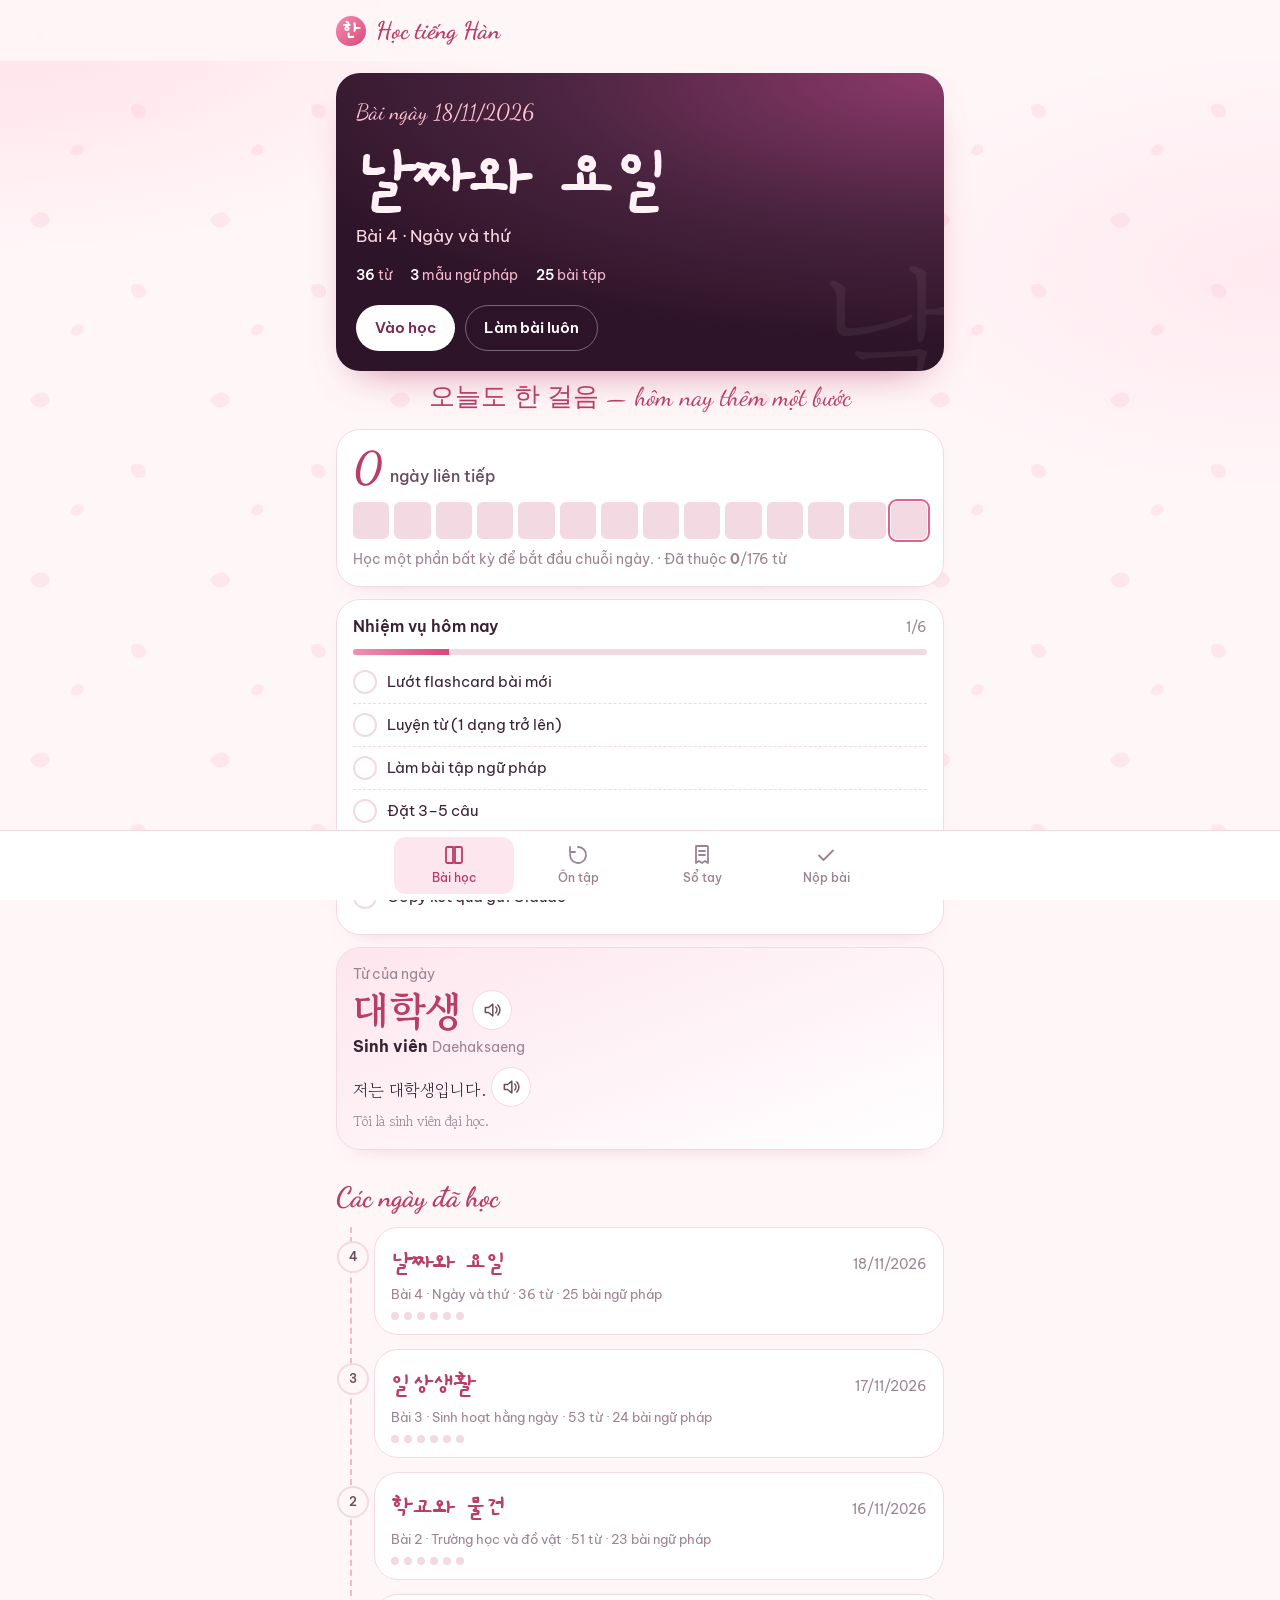
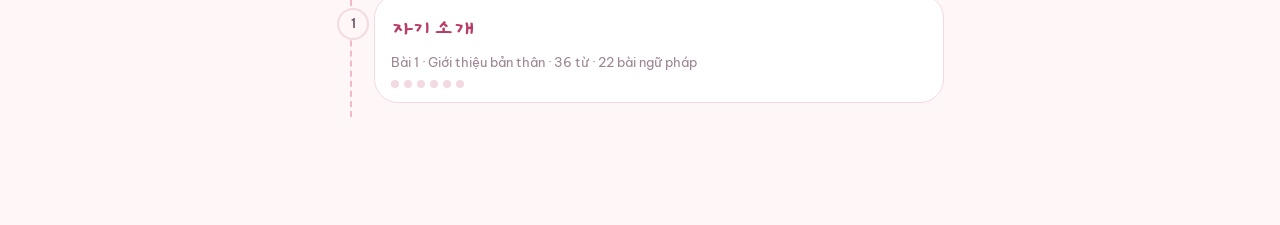
==== index.html @ 4e3de9ac "Add Korean study web app for GitHub Pages Co-Authored-By: Claude Opus 5.5 <noreply@anthropic.com> Cl" ====
<!doctype html>
<html lang="vi">
<head>
<meta charset="utf-8">
<meta name="viewport" content="width=device-width, initial-scale=1, viewport-fit=cover">
<title>Học tiếng Hàn mỗi ngày</title>
<meta name="description" content="Sổ học tiếng Hàn theo từng ngày: từ vựng, ngữ pháp và bài tập.">
<meta name="theme-color" content="#FFF6F8" media="(prefers-color-scheme: light)">
<meta name="theme-color" content="#1E1420" media="(prefers-color-scheme: dark)">
<link rel="icon" href="data:image/svg+xml,%3Csvg xmlns='http://www.w3.org/2000/svg' viewBox='0 0 64 64'%3E%3Crect width='64' height='64' rx='14' fill='%23E0628A'/%3E%3Ctext x='32' y='45' font-size='36' text-anchor='middle' fill='white' font-family='serif'%3E한%3C/text%3E%3C/svg%3E">
<link rel="preconnect" href="https://fonts.googleapis.com">
<link rel="preconnect" href="https://fonts.gstatic.com" crossorigin>
<link href="https://fonts.googleapis.com/css2?family=Be+Vietnam+Pro:wght@400;500;600;700&family=Dancing+Script:wght@600;700&family=Gaegu:wght@400;700&family=Gowun+Batang:wght@400;700&display=swap" rel="stylesheet">
<link rel="stylesheet" href="style.css">
</head>
<body>
<header class="top">
  <a class="brand" href="#/"><span class="brand-mark" lang="ko">한</span><span>Học tiếng Hàn</span></a>
</header>
<main id="app" tabindex="-1"><p class="loading">Đang tải bài học…</p></main>
<nav class="bottom" aria-label="Điều hướng chính">
  <a href="#/" data-nav="home"><svg viewBox="0 0 24 24" aria-hidden="true"><path d="M4 5.5A1.5 1.5 0 0 1 5.5 4H11v16H5.5A1.5 1.5 0 0 1 4 18.5zM13 4h5.5A1.5 1.5 0 0 1 20 5.5v13a1.5 1.5 0 0 1-1.5 1.5H13z"/></svg>Bài học</a>
  <a href="#/on-tap" data-nav="review"><svg viewBox="0 0 24 24" aria-hidden="true"><path d="M12 4a8 8 0 1 1-7.4 5M4 4v5h5"/></svg>Ôn tập</a>
  <a href="#/so-tay" data-nav="notes"><svg viewBox="0 0 24 24" aria-hidden="true"><path d="M6 3h11a1 1 0 0 1 1 1v16l-3-2-3 2-3-2-3 2V4a1 1 0 0 1 1-1zM9 8h6M9 12h6"/></svg>Sổ tay</a>
  <a href="#/nop-bai" data-nav="submit"><svg viewBox="0 0 24 24" aria-hidden="true"><path d="M5 12.5l4.5 4.5L19 7.5"/></svg>Nộp bài<span class="badge" id="submitBadge" hidden></span></a>
</nav>
<div class="toast" id="toast" role="status" aria-live="polite"></div>
<script src="app.js"></script>
</body>
</html>
---- style.css ----
:root{
  --paper:#FFF6F8;
  --card:#FFFFFF;
  --ink:#3A2233;
  --ink-2:#6A4D5E;
  --ink-3:#9C8392;
  --line:#F3D9E2;
  --celadon:#E0628A;
  --celadon-deep:#B83E66;
  --celadon-wash:#FDE6EE;
  --good:#2F9A78;
  --good-wash:#E2F5EE;
  --plum:#D9603B;
  --plum-wash:#FDEBE3;
  --amber:#C98A1B;
  --amber-wash:#FFF3DA;
  --hero:#4A2440;
  --radius-lg:24px;
  --radius:16px;
  --kr:"Gowun Batang", "Noto Serif KR", serif;
  --kr-deco:"Gaegu", "Gowun Batang", serif;
  --deco:"Dancing Script", cursive;
  --ui:"Be Vietnam Pro", system-ui, -apple-system, "Segoe UI", sans-serif;
  color-scheme:light;
}
@media (prefers-color-scheme:dark){
  :root:not([data-theme="light"]){
    --paper:#1E1420; --card:#2A1C2B; --ink:#F8E9EF; --ink-2:#E0C6D2; --ink-3:#B297A6;
    --line:#46303F; --celadon:#F286A8; --celadon-deep:#FFB0C8; --celadon-wash:#45233A;
    --good:#6FD3AE; --good-wash:#1E3A31; --plum:#F3956F; --plum-wash:#43271F;
    --amber:#E9B451; --amber-wash:#3E3220; --hero:#3A1B33; color-scheme:dark;
  }
}
:root[data-theme="dark"]{
  --paper:#1E1420; --card:#2A1C2B; --ink:#F8E9EF; --ink-2:#E0C6D2; --ink-3:#B297A6;
  --line:#46303F; --celadon:#F286A8; --celadon-deep:#FFB0C8; --celadon-wash:#45233A;
  --good:#6FD3AE; --good-wash:#1E3A31; --plum:#F3956F; --plum-wash:#43271F;
  --amber:#E9B451; --amber-wash:#3E3220; --hero:#3A1B33; color-scheme:dark;
}
*{box-sizing:border-box}
html{-webkit-text-size-adjust:100%}
body{margin:0;background:var(--paper);color:var(--ink);font:400 16px/1.55 var(--ui);min-height:100vh;padding-bottom:calc(76px + env(safe-area-inset-bottom))}
[lang="ko"],.kr{font-family:var(--kr)}
a{color:var(--celadon-deep)}
button,input,textarea{font:inherit;color:inherit}
:focus-visible{outline:3px solid var(--celadon);outline-offset:2px;border-radius:6px}
main{max-width:640px;margin:0 auto;padding:8px 16px 32px;outline:none}
.loading,.empty{color:var(--ink-3);padding:40px 0;text-align:center}

/* top + bottom bars */
.top{position:sticky;top:0;z-index:5;background:color-mix(in srgb,var(--paper) 88%,transparent);backdrop-filter:blur(8px);-webkit-backdrop-filter:blur(8px)}
.brand{display:flex;align-items:center;gap:10px;max-width:640px;margin:0 auto;padding:12px 16px;text-decoration:none;color:var(--ink);font-weight:600;font-size:15px}
.brand-mark{display:grid;place-items:center;width:30px;height:30px;border-radius:9px;background:var(--celadon);color:#fff;font-size:18px;line-height:1}
.bottom{position:fixed;left:0;right:0;bottom:0;z-index:6;display:flex;justify-content:center;gap:4px;background:var(--card);border-top:1px solid var(--line);padding:6px 8px calc(6px + env(safe-area-inset-bottom))}
.bottom a{position:relative;flex:1;max-width:160px;display:flex;flex-direction:column;align-items:center;gap:2px;padding:6px 4px;border-radius:12px;text-decoration:none;color:var(--ink-3);font-size:12px;font-weight:500}
.bottom svg{width:24px;height:24px;fill:none;stroke:currentColor;stroke-width:1.8;stroke-linecap:round;stroke-linejoin:round}
.bottom a.on{color:var(--celadon-deep);background:var(--celadon-wash)}
.badge{position:absolute;top:2px;right:calc(50% - 26px);min-width:18px;height:18px;padding:0 5px;border-radius:9px;background:var(--plum);color:#fff;font-size:11px;line-height:18px;text-align:center}

/* headings & text */
h1,h2,h3{margin:0;line-height:1.25}
h1{font-size:26px;font-weight:700;letter-spacing:-.01em}
h2{font-size:19px;font-weight:600;margin:28px 0 12px}
h3{font-size:16px;font-weight:600}
.muted{color:var(--ink-3)}
.small{font-size:14px}
p{margin:0 0 12px}

/* hero (latest lesson) */
.hero{position:relative;overflow:hidden;background:radial-gradient(120% 90% at 100% 0%,#8E3A6B 0%,var(--hero) 55%,#2E1428 100%);color:#FFF1F5;border-radius:var(--radius-lg);padding:22px 20px 20px;margin-top:4px;box-shadow:0 18px 40px -22px rgba(184,62,102,.7)}
.hero .when{font-family:var(--deco);font-size:22px;color:#FFC2D4}
.hero .hangul{position:relative;display:block;font-family:var(--kr-deco);font-weight:700;font-size:clamp(44px,13vw,72px);line-height:1.08;margin:10px 0 6px;letter-spacing:-.02em;word-break:keep-all}
.hero .vi{font-size:17px;color:#FBD9E4;margin-bottom:16px;position:relative}
.hero .stats{display:flex;gap:18px;font-size:14px;color:#F4B9CB;margin-bottom:18px;position:relative}
.hero .stats b{color:#fff;font-weight:600}
.hero .row{position:relative}
.hero .ghost{position:absolute;right:-12px;bottom:-34px;font-family:var(--kr);font-size:150px;line-height:1;color:rgba(255,255,255,.06);pointer-events:none;user-select:none}

/* buttons */
.btn{display:inline-flex;align-items:center;justify-content:center;gap:8px;min-height:46px;padding:10px 18px;border-radius:999px;border:1px solid transparent;background:var(--celadon);color:#fff;font-weight:600;font-size:15px;text-decoration:none;cursor:pointer}
.btn:hover{background:var(--celadon-deep)}
:root[data-theme="dark"] .btn{color:#2A0E1C}
@media (prefers-color-scheme:dark){:root:not([data-theme="light"]) .btn{color:#2A0E1C}}
.btn.light{background:#fff;color:#7A2850}
.btn.light:hover{background:#FFE3EC}
.btn.line{background:transparent;border-color:var(--line);color:var(--ink)}
.btn.line:hover{border-color:var(--celadon);background:var(--celadon-wash)}
.btn.block{width:100%}
.btn[disabled]{opacity:.45;cursor:not-allowed}
.row{display:flex;gap:10px;flex-wrap:wrap}
.icon-btn{display:inline-grid;place-items:center;width:40px;height:40px;border-radius:50%;border:1px solid var(--line);background:var(--card);cursor:pointer;color:var(--ink-2);flex:none}
.icon-btn svg{width:20px;height:20px;fill:none;stroke:currentColor;stroke-width:1.8;stroke-linecap:round;stroke-linejoin:round}

/* lesson timeline on home */
.timeline{list-style:none;margin:0;padding:0;border-left:2px solid var(--line);margin-left:14px}
.timeline li{position:relative;padding:0 0 14px 22px}
.timeline li::before{content:attr(data-n);position:absolute;left:-15px;top:14px;width:28px;height:28px;border-radius:50%;background:var(--paper);border:2px solid var(--line);display:grid;place-items:center;font-size:12px;font-weight:600;color:var(--ink-2)}
.timeline li.done::before{background:var(--celadon);border-color:var(--celadon);color:#fff}
.lesson-link{display:block;padding:14px 16px;background:var(--card);border:1px solid var(--line);border-radius:var(--radius);text-decoration:none;color:var(--ink)}
.lesson-link:hover{border-color:var(--celadon)}
.lesson-link .t{display:flex;justify-content:space-between;align-items:baseline;gap:10px}
.lesson-link .kr{font-size:20px;font-weight:700}
.lesson-link .meta{font-size:13px;color:var(--ink-3);margin-top:2px}
.dots{display:flex;gap:5px;margin-top:8px}
.dots i{width:8px;height:8px;border-radius:50%;background:var(--line)}
.dots i.on{background:var(--celadon)}

/* lesson page */
.back{display:inline-flex;align-items:center;gap:6px;font-size:14px;color:var(--ink-3);text-decoration:none;margin:4px 0 10px}
.lesson-head .kr{font-size:clamp(34px,10vw,48px);font-weight:700;line-height:1.1;display:block;margin-bottom:4px;word-break:keep-all}
.tabs{position:sticky;top:54px;z-index:4;display:flex;gap:6px;overflow-x:auto;scrollbar-width:none;margin:16px -16px 18px;padding:6px 16px;background:var(--paper)}
.tabs::-webkit-scrollbar{display:none}
.tabs a{flex:none;padding:8px 14px;border-radius:999px;border:1px solid var(--line);text-decoration:none;color:var(--ink-2);font-size:14px;font-weight:500;background:var(--card)}
.tabs a.on{background:var(--ink);color:var(--paper);border-color:var(--ink)}

/* word list */
.words{list-style:none;margin:0;padding:0;background:var(--card);border:1px solid var(--line);border-radius:var(--radius);overflow:hidden}
.words li{display:flex;align-items:center;gap:12px;padding:10px 12px;border-top:1px solid var(--line)}
.words li:first-child{border-top:0}
.words .w{flex:1;min-width:0}
.words .k{font-family:var(--kr);font-size:20px;font-weight:700;display:block;word-break:keep-all}
.words .r{font-size:13px;color:var(--ink-3)}
.words .v{font-size:15px;color:var(--ink-2);text-align:right;max-width:45%}
.searchbox{width:100%;padding:11px 14px;border-radius:var(--radius);border:1px solid var(--line);background:var(--card);margin-bottom:12px}

/* flashcard */
.flash{perspective:1200px;margin:6px 0 14px}
.flash-inner{position:relative;height:300px;transition:transform .45s cubic-bezier(.3,.7,.2,1);transform-style:preserve-3d;cursor:pointer}
.flash.flip .flash-inner{transform:rotateY(180deg)}
.face{position:absolute;inset:0;backface-visibility:hidden;-webkit-backface-visibility:hidden;border-radius:var(--radius-lg);display:flex;flex-direction:column;align-items:center;justify-content:center;padding:24px;text-align:center;border:1px solid var(--line);background:var(--card)}
.face.back-f{transform:rotateY(180deg);background:var(--celadon-wash)}
.face .big{font-family:var(--kr);font-weight:700;font-size:clamp(38px,12vw,60px);line-height:1.15;word-break:keep-all}
.face .rom{color:var(--ink-3);margin-top:8px}
.face .mean{font-size:24px;font-weight:600}
.face .hint{position:absolute;bottom:14px;font-size:13px;color:var(--ink-3)}
.flash-ctrl{display:flex;align-items:center;justify-content:space-between;gap:10px}
.counter{font-size:14px;color:var(--ink-3);font-variant-numeric:tabular-nums}
@media (prefers-reduced-motion:reduce){.flash-inner{transition:none}}

/* mode picker */
.modes{display:grid;grid-template-columns:1fr 1fr;gap:10px}
.mode{display:flex;flex-direction:column;gap:4px;text-align:left;padding:14px;border-radius:var(--radius);border:1px solid var(--line);background:var(--card);cursor:pointer;min-height:96px}
.mode:hover{border-color:var(--celadon)}
.mode b{font-size:15px}
.mode span{font-size:13px;color:var(--ink-3)}
.mode .best{margin-top:auto;font-size:12px;color:var(--celadon-deep);font-weight:600}
.mode.wide{grid-column:1/-1;min-height:0}
.count-pick{display:flex;gap:6px;align-items:center;margin:0 0 14px;font-size:14px;color:var(--ink-2)}
.count-pick button{padding:6px 12px;border-radius:999px;border:1px solid var(--line);background:var(--card);cursor:pointer;font-size:14px}
.count-pick button.on{background:var(--ink);color:var(--paper);border-color:var(--ink)}

/* grammar */
.pattern{background:var(--card);border:1px solid var(--line);border-radius:var(--radius);padding:16px;margin-bottom:12px}
.pattern h3{font-family:var(--kr);font-size:20px;margin-bottom:6px}
.pattern p{color:var(--ink-2);font-size:15px}
.pattern ul{margin:0;padding:0;list-style:none}
.pattern li{padding:8px 0;border-top:1px dashed var(--line);font-size:15px;display:flex;gap:8px;align-items:center}
.pattern li .ex{flex:1}
.pattern li .ex .k{font-family:var(--kr);font-size:17px;display:block}
.pattern li .ex .v{color:var(--ink-3);font-size:14px}

/* quiz */
.quiz-top{display:flex;align-items:center;gap:12px;margin-bottom:14px}
.bar{flex:1;height:6px;border-radius:3px;background:var(--line);overflow:hidden}
.bar i{display:block;height:100%;background:var(--celadon);transition:width .25s}
.qcard{background:var(--card);border:1px solid var(--line);border-radius:var(--radius-lg);padding:20px 18px;margin-bottom:14px}
.qcard .ask{font-size:15px;color:var(--ink-2);margin-bottom:10px}
.qcard .prompt{font-family:var(--kr);font-size:clamp(28px,8vw,40px);font-weight:700;line-height:1.25;word-break:keep-all;display:flex;align-items:center;gap:10px;flex-wrap:wrap}
.qcard .prompt.vi{font-family:var(--ui);font-size:24px;font-weight:600}
.qcard .prompt.sent{font-size:clamp(20px,6vw,26px)}
.blank{display:inline-block;min-width:2.2em;border-bottom:2px solid var(--celadon);color:var(--celadon-deep)}
.opts{display:grid;gap:10px}
.opt{display:flex;align-items:center;gap:12px;width:100%;text-align:left;padding:14px 16px;border-radius:var(--radius);border:1.5px solid var(--line);background:var(--card);cursor:pointer;font-size:16px;min-height:54px}
.opt.kr{font-size:20px}
.opt:hover:not([disabled]){border-color:var(--celadon)}
.opt.right{border-color:var(--good);background:var(--good-wash)}
.opt.wrong{border-color:var(--plum);background:var(--plum-wash)}
.opt[disabled]{cursor:default}
.answer-input{width:100%;padding:14px 16px;border-radius:var(--radius);border:1.5px solid var(--line);background:var(--card);font-size:20px;font-family:var(--kr)}
.answer-input.vi-in{font-family:var(--ui);font-size:17px}
.answer-input:focus{border-color:var(--celadon);outline:none}
textarea.answer-input{min-height:84px;resize:vertical}
.feedback{border-radius:var(--radius);padding:14px 16px;margin:12px 0;font-size:15px}
.feedback.ok{background:var(--good-wash)}
.feedback.no{background:var(--plum-wash)}
.feedback.rev{background:var(--amber-wash)}
.feedback b{display:block;margin-bottom:4px}
.feedback .k{font-family:var(--kr);font-size:18px}
.chips{display:flex;flex-wrap:wrap;gap:8px}
.chip{padding:10px 14px;border-radius:10px;border:1.5px solid var(--line);background:var(--card);font-family:var(--kr);font-size:18px;cursor:pointer}
.chip.used{opacity:.3}
.built{min-height:58px;padding:10px;border:1.5px dashed var(--line);border-radius:var(--radius);margin-bottom:12px;display:flex;flex-wrap:wrap;gap:8px}
.built .chip{border-color:var(--celadon);background:var(--celadon-wash)}
.result-big{text-align:center;padding:10px 0 4px}
.result-big .score{font-size:56px;font-weight:700;line-height:1;font-variant-numeric:tabular-nums}
.result-big .score small{font-size:24px;color:var(--ink-3);font-weight:500}
.miss{list-style:none;margin:0 0 16px;padding:0}
.miss li{padding:10px 0;border-top:1px solid var(--line);font-size:15px}
.miss .k{font-family:var(--kr);font-size:18px;font-weight:700}
.miss .you{color:var(--plum)}

/* matching */
.match{display:grid;grid-template-columns:1fr 1fr;gap:10px}
.match button{min-height:58px;padding:10px;border-radius:var(--radius);border:1.5px solid var(--line);background:var(--card);cursor:pointer;font-size:15px}
.match button.k{font-family:var(--kr);font-size:19px;font-weight:700}
.match button.sel{border-color:var(--celadon);background:var(--celadon-wash)}
.match button.done{visibility:hidden}
.match button.bad{border-color:var(--plum);background:var(--plum-wash)}

/* sentences & submit */
.sent-list{display:grid;gap:10px;margin-bottom:14px}
.sent-list label{display:flex;gap:10px;align-items:flex-start}
.sent-list label span{flex:none;width:24px;padding-top:14px;color:var(--ink-3);font-size:14px;text-align:right}
.note{background:var(--amber-wash);border-radius:var(--radius);padding:12px 14px;font-size:14px;color:var(--ink-2);margin-bottom:14px}
.entry{background:var(--card);border:1px solid var(--line);border-radius:var(--radius);padding:14px 16px;margin-bottom:10px}
.entry .h{display:flex;justify-content:space-between;gap:10px;font-weight:600}
.entry .s{color:var(--celadon-deep);font-variant-numeric:tabular-nums}
.entry .d{font-size:14px;color:var(--ink-3);margin-top:2px}
.preview{width:100%;min-height:180px;font-family:ui-monospace,Menlo,monospace;font-size:13px;padding:12px;border-radius:var(--radius);border:1px solid var(--line);background:var(--card);margin:12px 0}
.daypick{display:flex;align-items:center;gap:10px;margin-bottom:14px}
.daypick input{padding:9px 12px;border-radius:10px;border:1px solid var(--line);background:var(--card)}

.toast{position:fixed;left:50%;bottom:calc(88px + env(safe-area-inset-bottom));transform:translate(-50%,20px);opacity:0;background:var(--ink);color:var(--paper);padding:10px 16px;border-radius:999px;font-size:14px;pointer-events:none;transition:.25s;z-index:10;max-width:90vw;text-align:center}
.toast.show{opacity:1;transform:translate(-50%,0)}

/* ---- pink & decorative layer ---- */
body{background:
  radial-gradient(60% 40% at 0% 0%,rgba(255,196,214,.45),transparent 70%),
  radial-gradient(50% 35% at 100% 30%,rgba(255,214,228,.4),transparent 70%),
  var(--paper);background-attachment:fixed}
body::before{content:"";position:fixed;inset:0;z-index:-1;pointer-events:none;opacity:.55;
  background-image:url("data:image/svg+xml,%3Csvg xmlns='http://www.w3.org/2000/svg' width='180' height='180' viewBox='0 0 180 180'%3E%3Cg fill='%23F7C5D5' fill-opacity='.55'%3E%3Cpath d='M30 40c6-10 18-10 20 0-2 8-14 12-20 0z'/%3E%3Cpath d='M130 110c5-9 16-8 17 1-2 7-12 10-17-1z' transform='rotate(35 138 110)'/%3E%3Cpath d='M70 150c4-7 13-7 14 0-1 6-10 8-14 0z' transform='rotate(-25 77 150)'/%3E%3C/g%3E%3C/svg%3E")}
@media (prefers-color-scheme:dark){:root:not([data-theme="light"]) body{background:var(--paper)}:root:not([data-theme="light"]) body::before{opacity:.12}}
:root[data-theme="dark"] body{background:var(--paper)}
.brand{font-family:var(--deco);font-size:24px;font-weight:700;color:var(--celadon-deep)}
.brand-mark{font-family:var(--kr-deco);font-size:22px;background:linear-gradient(135deg,#F48FB1,#D9487A);border-radius:50% 50% 50% 14px;font-weight:700}
h2{font-family:var(--deco);font-size:28px;font-weight:700;color:var(--celadon-deep);margin:30px 0 12px}
h1{font-family:var(--deco);font-size:34px;font-weight:700;color:var(--celadon-deep)}
.lesson-head .kr{font-family:var(--kr-deco);color:var(--ink)}
.lesson-head .kr::after{content:"";display:block;width:64px;height:6px;border-radius:3px;margin-top:8px;background:linear-gradient(90deg,#F48FB1,#FFC8D9)}
.lesson-link{border-radius:var(--radius-lg)}
.lesson-link .kr{font-family:var(--kr-deco);font-size:26px;color:var(--celadon-deep)}
.timeline{border-left:2px dashed #F2B8CB}
.timeline li.done::before{content:"✿"}
.face{box-shadow:0 14px 34px -24px rgba(184,62,102,.6)}
.face.back-f{background:linear-gradient(160deg,#FFE9F0,#FFF8FA)}
:root[data-theme="dark"] .face.back-f{background:var(--celadon-wash)}
@media (prefers-color-scheme:dark){:root:not([data-theme="light"]) .face.back-f{background:var(--celadon-wash)}}
.face .exk{font-family:var(--kr);font-size:18px;margin-top:14px;color:var(--ink-2)}
.face .exv{font-size:14px;color:var(--ink-3)}
.words .ex{display:block;margin-top:4px;font-size:14px;color:var(--ink-2)}
.words .ex .k{display:inline;font-size:15px;font-weight:400}
.words .ex .vv{display:block;color:var(--ink-3);font-size:13px}
.qcard,.pattern,.entry,.words,.mode{box-shadow:0 10px 26px -22px rgba(184,62,102,.55)}
.pattern h3{color:var(--celadon-deep)}
.cheer{font-family:var(--deco);font-size:26px;color:var(--celadon-deep);text-align:center;margin:6px 0 12px}
.petal{position:absolute;top:-20px;width:12px;height:10px;border-radius:12px 0 12px 0;background:#FFB7CC;opacity:.75;animation:fall linear forwards}
@keyframes fall{to{transform:translate(var(--dx),260px) rotate(300deg);opacity:0}}
@media (prefers-reduced-motion:reduce){.petal{display:none}}
.words li{align-items:flex-start}
.words .wtop{display:flex;justify-content:space-between;align-items:baseline;gap:12px}
.words .wtop .v{max-width:55%;font-weight:500;color:var(--celadon-deep)}
.words .ex{background:var(--celadon-wash);border-radius:10px;padding:8px 10px;margin-top:8px}

/* ---- supportive layer ---- */
.support{display:grid;gap:12px;margin-top:6px}
.streak-card,.goals,.wod{background:var(--card);border:1px solid var(--line);border-radius:var(--radius-lg);padding:16px;box-shadow:0 10px 26px -22px rgba(184,62,102,.55)}
.streak-n{display:flex;align-items:baseline;gap:8px}
.streak-n b{font-family:var(--deco);font-size:44px;line-height:1;color:var(--celadon-deep)}
.streak-n span{color:var(--ink-2);font-weight:500}
.cal{display:grid;grid-template-columns:repeat(14,1fr);gap:5px;margin:12px 0 10px}
.cal i{aspect-ratio:1;border-radius:6px;background:var(--line)}
.cal i.on{background:linear-gradient(135deg,#F48FB1,#D9487A)}
.cal i.today{outline:2px solid var(--celadon);outline-offset:1px}
.goals-h{display:flex;justify-content:space-between;align-items:baseline}
.goal-bar{height:6px;border-radius:3px;background:var(--line);margin:10px 0 6px;overflow:hidden}
.goal-bar i{display:block;height:100%;background:linear-gradient(90deg,#F48FB1,#D9487A)}
.goals ul{list-style:none;margin:0;padding:0}
.goals li a{display:flex;align-items:center;gap:10px;padding:9px 0;text-decoration:none;color:var(--ink);border-top:1px dashed var(--line);font-size:15px}
.goals li:first-child a{border-top:0}
.tick{flex:none;display:grid;place-items:center;width:24px;height:24px;border-radius:50%;border:2px solid var(--line);font-size:13px;color:#fff;font-weight:700}
.goals li.ok .tick{background:var(--good);border-color:var(--good)}
.goals li.ok a{color:var(--ink-3);text-decoration:line-through;text-decoration-color:var(--line)}
.wod{background:linear-gradient(160deg,var(--celadon-wash),var(--card))}
.wod-k{display:flex;align-items:center;gap:10px;font-family:var(--kr-deco);font-size:40px;font-weight:700;color:var(--celadon-deep);line-height:1.2}
.wod-ex{margin-top:8px;font-family:var(--kr);font-size:17px}
.mic.live{animation:pulse 1s infinite}
@keyframes pulse{50%{box-shadow:0 0 0 10px rgba(224,98,138,.18)}}
.particles{margin-top:10px}
.num-out{font-family:var(--kr);font-size:28px;font-weight:700;color:var(--celadon-deep);display:flex;align-items:center;gap:10px;min-height:44px;margin:10px 0}
.num-grid,.jamo{display:grid;grid-template-columns:repeat(auto-fill,minmax(64px,1fr));gap:8px}
.num-grid button,.jamo button{display:flex;flex-direction:column;align-items:center;gap:2px;padding:10px 4px;border-radius:14px;border:1px solid var(--line);background:var(--card);cursor:pointer}
.num-grid b,.jamo b{font-family:var(--kr);font-size:22px}
.num-grid span,.jamo span{font-size:12px;color:var(--ink-3)}
.jamo button:hover,.num-grid button:hover{border-color:var(--celadon);background:var(--celadon-wash)}
.tips{padding-left:18px;color:var(--ink-2);font-size:15px}
.tips li{margin-bottom:8px}
.bottom a{max-width:120px}
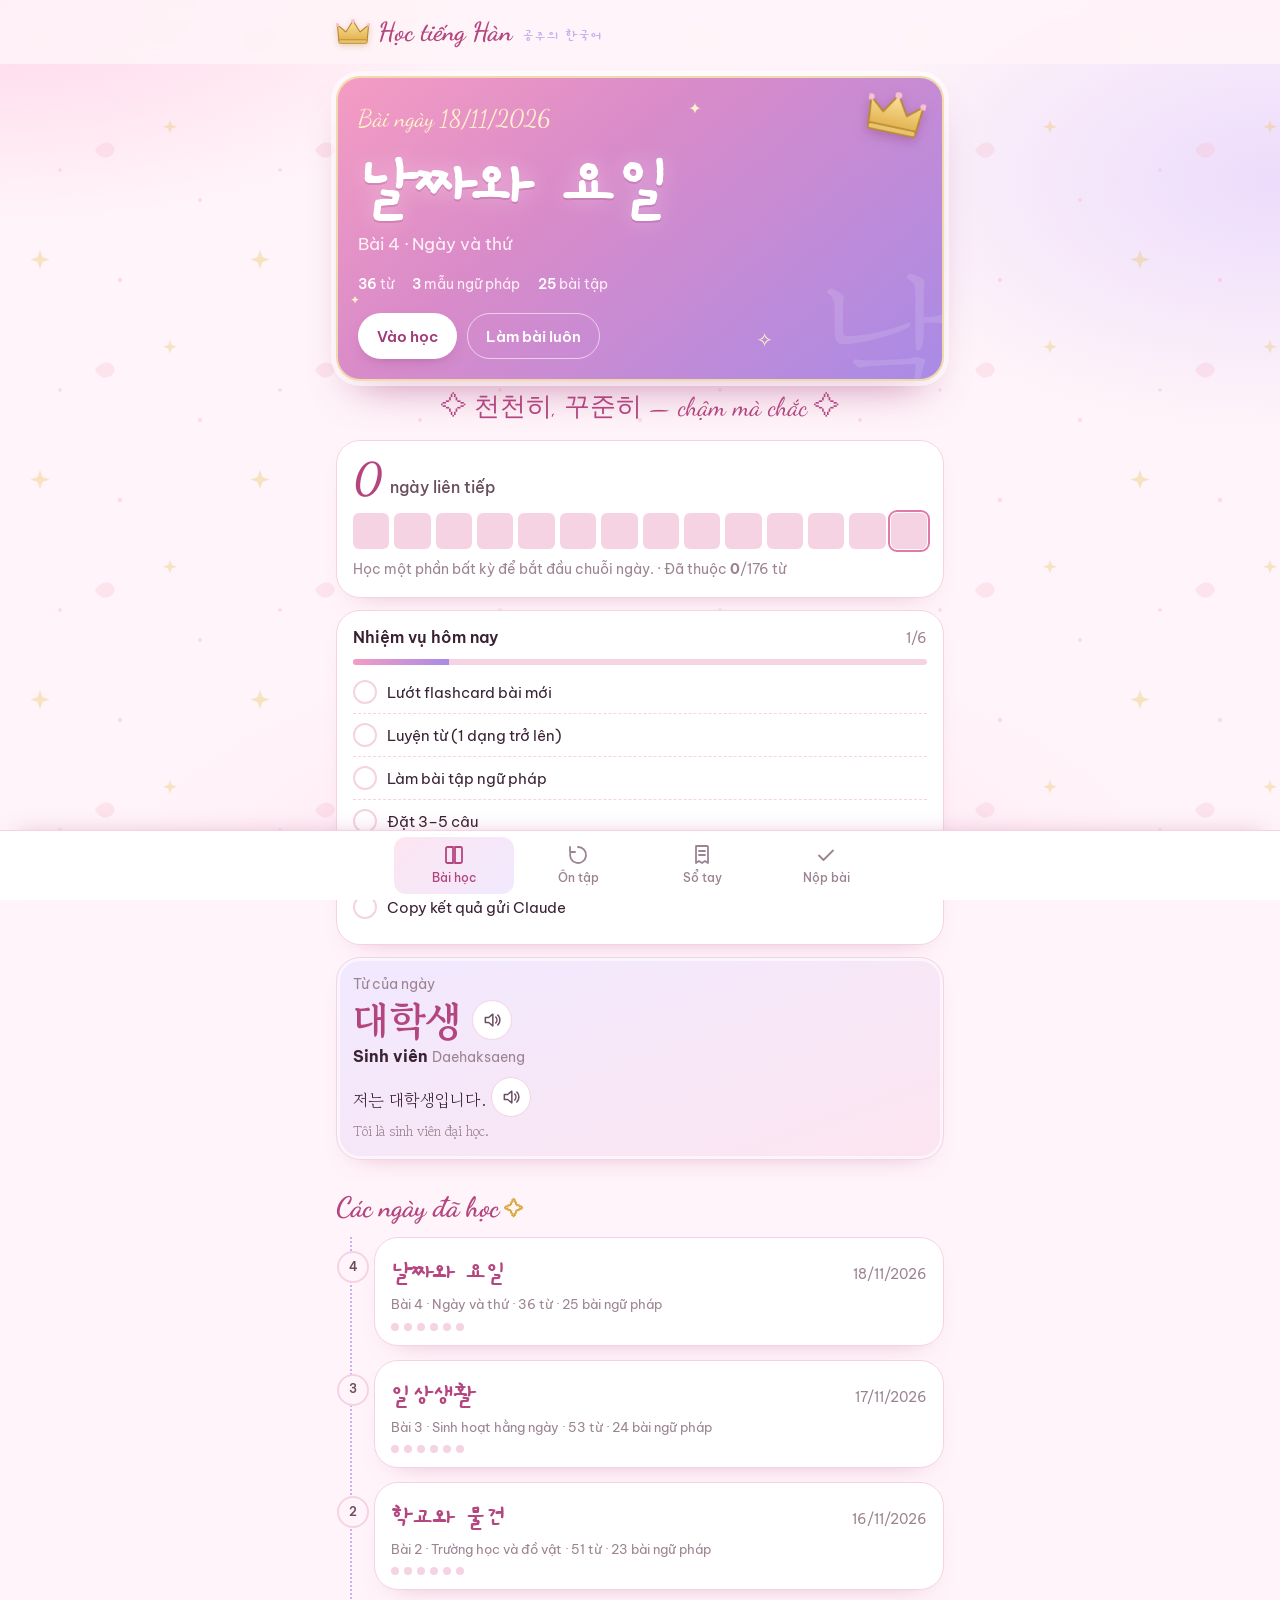
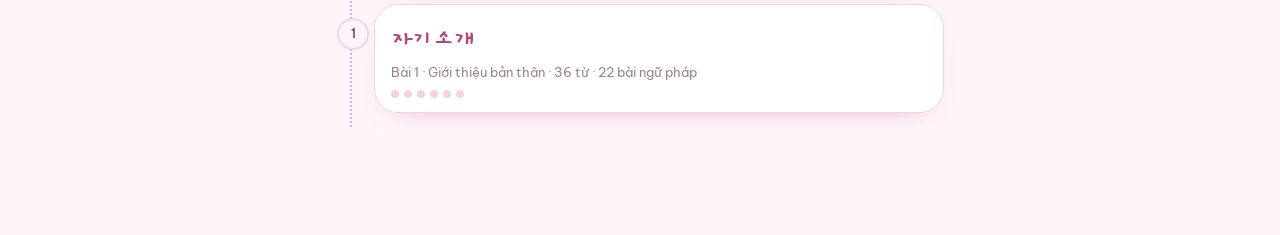
==== commit d2da8911: "Update web styles, app script and index page from artifact Co-Authored-By: Claude Opus 5.5 <noreply@" ====
--- a/index.html
+++ b/index.html
@@ -7,15 +7,15 @@
 <meta name="description" content="Sổ học tiếng Hàn theo từng ngày: từ vựng, ngữ pháp và bài tập.">
 <meta name="theme-color" content="#FFF6F8" media="(prefers-color-scheme: light)">
 <meta name="theme-color" content="#1E1420" media="(prefers-color-scheme: dark)">
-<link rel="icon" href="data:image/svg+xml,%3Csvg xmlns='http://www.w3.org/2000/svg' viewBox='0 0 64 64'%3E%3Crect width='64' height='64' rx='14' fill='%23E0628A'/%3E%3Ctext x='32' y='45' font-size='36' text-anchor='middle' fill='white' font-family='serif'%3E한%3C/text%3E%3C/svg%3E">
+<link rel="icon" href="data:image/svg+xml,%3Csvg xmlns='http://www.w3.org/2000/svg' viewBox='0 0 64 64'%3E%3Crect width='64' height='64' rx='14' fill='%23E58FB4'/%3E%3Cpath d='M12 46 10 20l12 10 10-16 10 16 12-10-2 26z' fill='%23FBE3A0' stroke='%23B8862F' stroke-width='2'/%3E%3C/svg%3E">
 <link rel="preconnect" href="https://fonts.googleapis.com">
 <link rel="preconnect" href="https://fonts.gstatic.com" crossorigin>
-<link href="https://fonts.googleapis.com/css2?family=Be+Vietnam+Pro:wght@400;500;600;700&family=Dancing+Script:wght@600;700&family=Gaegu:wght@400;700&family=Gowun+Batang:wght@400;700&display=swap" rel="stylesheet">
+<link href="https://fonts.googleapis.com/css2?family=Be+Vietnam+Pro:wght@400;500;600;700&family=Playfair+Display:ital,wght@1,600&family=Dancing+Script:wght@600;700&family=Gaegu:wght@400;700&family=Gowun+Batang:wght@400;700&display=swap" rel="stylesheet">
 <link rel="stylesheet" href="style.css">
 </head>
 <body>
 <header class="top">
-  <a class="brand" href="#/"><span class="brand-mark" lang="ko">한</span><span>Học tiếng Hàn</span></a>
+  <a class="brand" href="#/"><svg class="crown" viewBox="0 0 48 36" aria-hidden="true"><path d="M4 30 2 8l12 10L24 2l10 16L46 8l-2 22z" fill="url(#cg)" stroke="#B8862F" stroke-width="1.5" stroke-linejoin="round"/><circle cx="2" cy="8" r="2.6" fill="#F6C1D5"/><circle cx="24" cy="2.5" r="2.8" fill="#F6C1D5"/><circle cx="46" cy="8" r="2.6" fill="#F6C1D5"/><rect x="4" y="29" width="40" height="5" rx="2" fill="#E9C46A" stroke="#B8862F" stroke-width="1.2"/><defs><linearGradient id="cg" x1="0" y1="0" x2="0" y2="1"><stop offset="0" stop-color="#FBE3A0"/><stop offset="1" stop-color="#E2B24F"/></linearGradient></defs></svg><span>Học tiếng Hàn</span><span class="brand-ko" lang="ko">공주의 한국어</span></a>
 </header>
 <main id="app" tabindex="-1"><p class="loading">Đang tải bài học…</p></main>
 <nav class="bottom" aria-label="Điều hướng chính">
--- a/style.css
+++ b/style.css
@@ -296,3 +296,59 @@
 .tips{padding-left:18px;color:var(--ink-2);font-size:15px}
 .tips li{margin-bottom:8px}
 .bottom a{max-width:120px}
+
+/* ===== princess layer ===== */
+:root{
+  --paper:#FFF4F9; --line:#F5D3E3; --celadon:#E07AA8; --celadon-deep:#B4467F; --celadon-wash:#FCE5F0;
+  --lav:#C9B1F0; --lav-wash:#F1E9FF; --gold:#D9A93E; --gold-soft:#F6E2A8; --hero:#5A2A5C;
+}
+@media (prefers-color-scheme:dark){:root:not([data-theme="light"]){--paper:#1F1424;--line:#4A3150;--celadon:#F29BC4;--celadon-deep:#FFC0DD;--celadon-wash:#46233F;--lav:#B79CED;--lav-wash:#2E2340;--gold:#E9C46A;--gold-soft:#5A4724;--hero:#3E1C40}}
+:root[data-theme="dark"]{--paper:#1F1424;--line:#4A3150;--celadon:#F29BC4;--celadon-deep:#FFC0DD;--celadon-wash:#46233F;--lav:#B79CED;--lav-wash:#2E2340;--gold:#E9C46A;--gold-soft:#5A4724;--hero:#3E1C40}
+body{background:
+  radial-gradient(55% 35% at 0% 0%,rgba(255,190,220,.55),transparent 70%),
+  radial-gradient(50% 40% at 100% 20%,rgba(214,190,255,.45),transparent 70%),
+  radial-gradient(60% 40% at 50% 100%,rgba(255,214,232,.5),transparent 70%),
+  var(--paper);background-attachment:fixed}
+body::before{opacity:.7;background-image:
+  url("data:image/svg+xml,%3Csvg xmlns='http://www.w3.org/2000/svg' width='220' height='220' viewBox='0 0 220 220'%3E%3Cg fill='%23E9C46A' fill-opacity='.55'%3E%3Cpath d='M40 30l2.5 7 7 2.5-7 2.5L40 49l-2.5-7-7-2.5 7-2.5z'/%3E%3Cpath d='M170 120l1.8 5 5 1.8-5 1.8-1.8 5-1.8-5-5-1.8 5-1.8z'/%3E%3C/g%3E%3Cg fill='%23F5B8D0' fill-opacity='.6'%3E%3Ccircle cx='120' cy='60' r='2.2'/%3E%3Ccircle cx='60' cy='170' r='1.8'/%3E%3Ccircle cx='200' cy='200' r='2'/%3E%3C/g%3E%3Cg fill='%23F7C5D5' fill-opacity='.5'%3E%3Cpath d='M95 150c6-10 18-10 20 0-2 8-14 12-20 0z'/%3E%3C/g%3E%3C/svg%3E")}
+.brand{gap:8px;flex-wrap:wrap;font-family:var(--deco);font-size:26px;color:var(--celadon-deep)}
+.brand .crown{width:34px;height:26px;filter:drop-shadow(0 2px 3px rgba(185,134,47,.35))}
+.brand-ko{font-family:var(--kr-deco);font-size:15px;font-weight:700;color:var(--lav);letter-spacing:.02em;margin-left:2px;align-self:flex-end;padding-bottom:4px}
+.hero{background:linear-gradient(140deg,#F49CC3 0%,#D98BC9 38%,#A98BE6 100%);color:#fff;border:2px solid rgba(246,226,168,.9);
+  box-shadow:0 0 0 5px rgba(255,255,255,.55),0 22px 44px -22px rgba(170,70,130,.75)}
+:root[data-theme="dark"] .hero{background:linear-gradient(140deg,#8C3D6E,#6A3E86)}
+@media (prefers-color-scheme:dark){:root:not([data-theme="light"]) .hero{background:linear-gradient(140deg,#8C3D6E,#6A3E86)}}
+.hero .when{color:#FFF1C9;font-size:24px}
+.hero .hangul{text-shadow:0 2px 0 rgba(150,60,120,.25),0 0 22px rgba(255,255,255,.35)}
+.hero .vi,.hero .stats{color:#FFF0F7}
+.hero .ghost{color:rgba(255,255,255,.12)}
+.hero .tiara{position:absolute;right:18px;top:14px;width:58px;transform:rotate(12deg);filter:drop-shadow(0 4px 6px rgba(120,40,90,.3))}
+.hero .tiara svg{width:100%;height:auto;display:block}
+.hero .btn.line{border-color:rgba(255,255,255,.6)!important}
+.spark{position:absolute;color:#FFF1C9;pointer-events:none;animation:twinkle 2.4s ease-in-out infinite}
+.spark.s1{left:58%;top:18px;font-size:16px}.spark.s2{right:28%;bottom:24px;font-size:20px;animation-delay:.8s}.spark.s3{left:12px;bottom:70px;font-size:12px;animation-delay:1.6s}
+@keyframes twinkle{0%,100%{opacity:.25;transform:scale(.8)}50%{opacity:1;transform:scale(1.15)}}
+@media (prefers-reduced-motion:reduce){.spark{animation:none;opacity:.7}}
+.btn{background:linear-gradient(135deg,#F28DB8,#C76BB3);box-shadow:0 8px 18px -10px rgba(190,70,130,.8)}
+.btn:hover{background:linear-gradient(135deg,#EE7AAD,#B85BA6)}
+.btn.light{background:#fff;color:#A23B76;box-shadow:0 6px 16px -10px rgba(120,40,90,.6)}
+.btn.line{background:transparent;box-shadow:none}
+h1,h2{font-family:var(--deco);color:var(--celadon-deep)}
+h2::after{content:" ✧";color:var(--gold);font-size:.7em}
+.cheer{color:var(--celadon-deep)}
+.streak-card,.goals,.wod,.lesson-link,.qcard,.pattern,.entry,.words,.mode,.face{border-color:var(--line);
+  box-shadow:0 0 0 3px rgba(255,255,255,.6) inset,0 12px 28px -22px rgba(180,70,130,.6)}
+.streak-n b{color:var(--celadon-deep)}
+.cal i.on{background:linear-gradient(135deg,#F49CC3,#A98BE6)}
+.goal-bar i,.bar i{background:linear-gradient(90deg,#F49CC3,#A98BE6)}
+.wod{background:linear-gradient(160deg,var(--lav-wash),var(--celadon-wash))}
+.lesson-link .kr{color:var(--celadon-deep)}
+.timeline{border-left:2px dotted var(--lav)}
+.timeline li.done::before{content:"♛";background:linear-gradient(135deg,var(--gold-soft),var(--gold));border-color:var(--gold);color:#7A4E10}
+.tabs a.on{background:linear-gradient(135deg,#F28DB8,#B97AD6);border-color:transparent;color:#fff}
+.lesson-head .kr::after{background:linear-gradient(90deg,var(--gold),#F49CC3,var(--lav))}
+.face.back-f{background:linear-gradient(160deg,#FFE4F0,#F1E9FF)}
+.bottom{border-top:1px solid var(--line);box-shadow:0 -10px 24px -18px rgba(180,70,130,.5)}
+.bottom a.on{background:linear-gradient(135deg,var(--celadon-wash),var(--lav-wash))}
+.badge{background:linear-gradient(135deg,#F28DB8,#B97AD6)}
+.pattern h3::before{content:"♕ ";color:var(--gold)}
